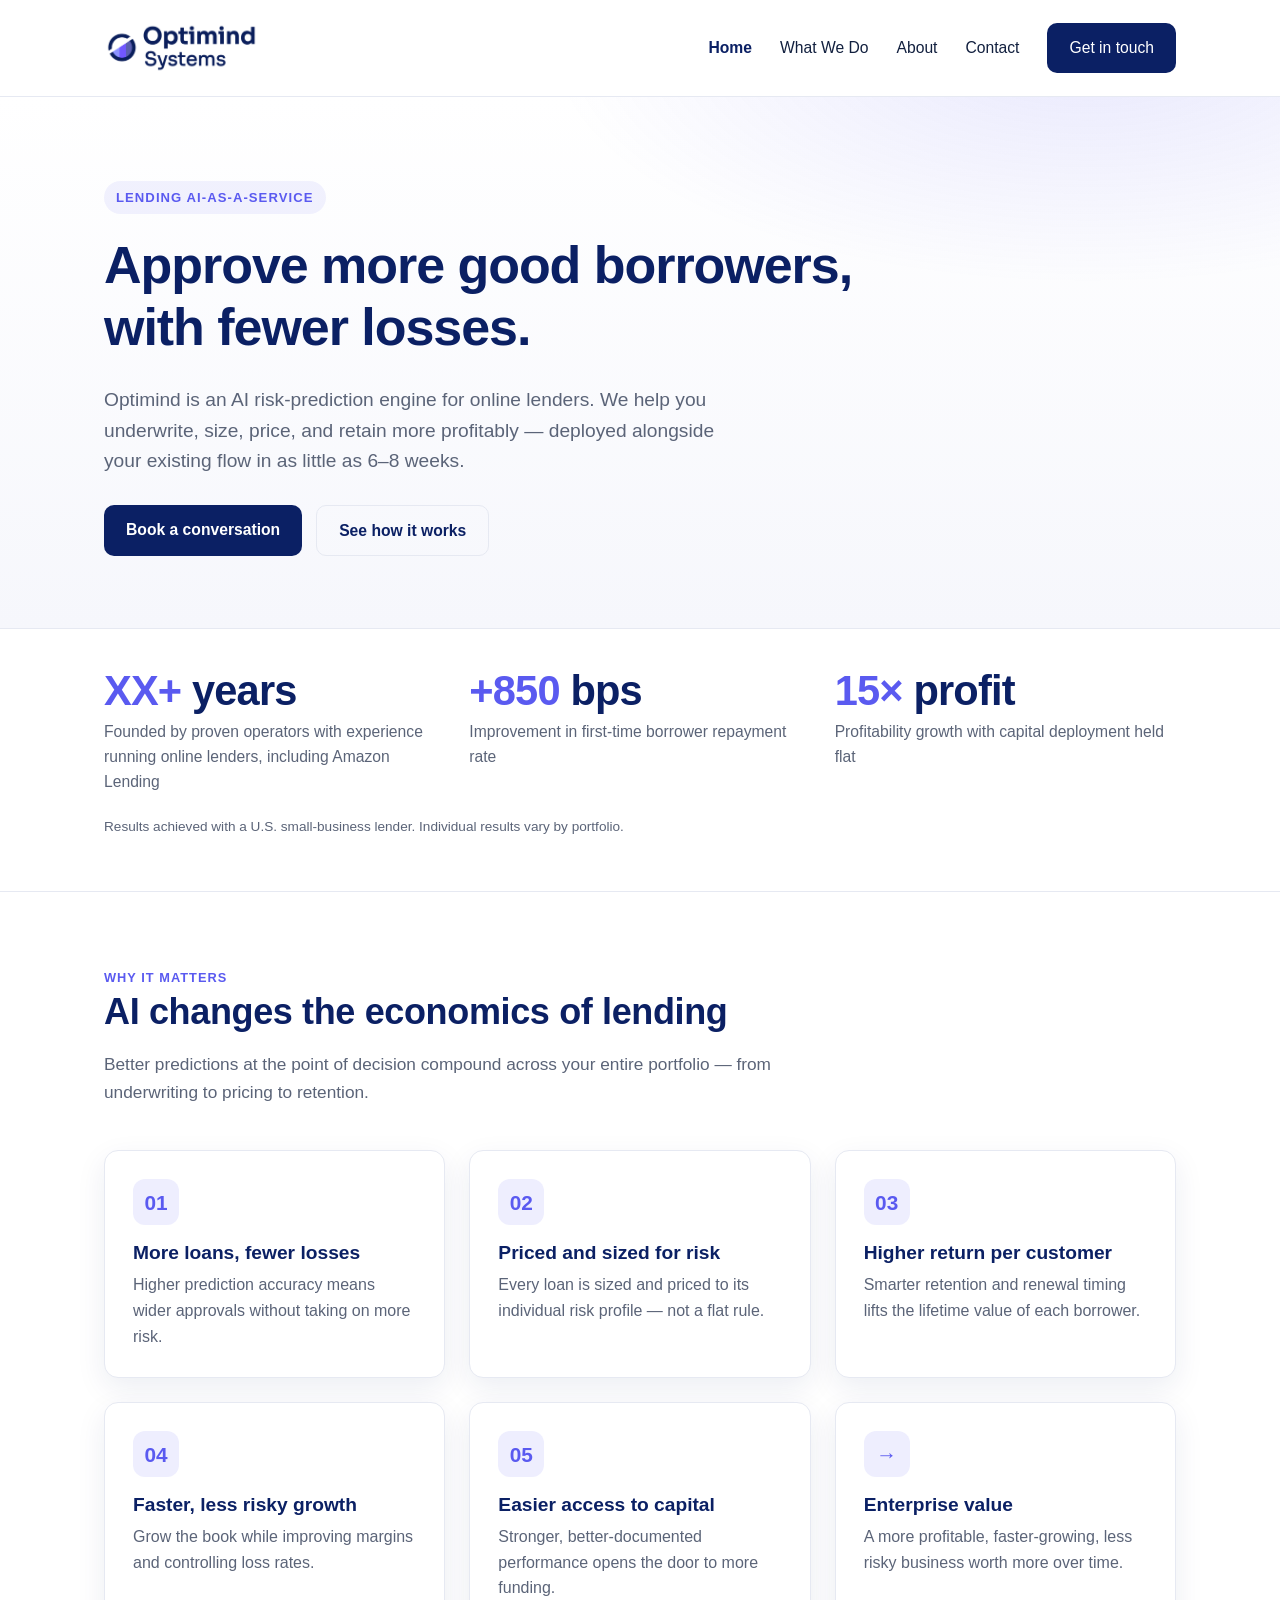
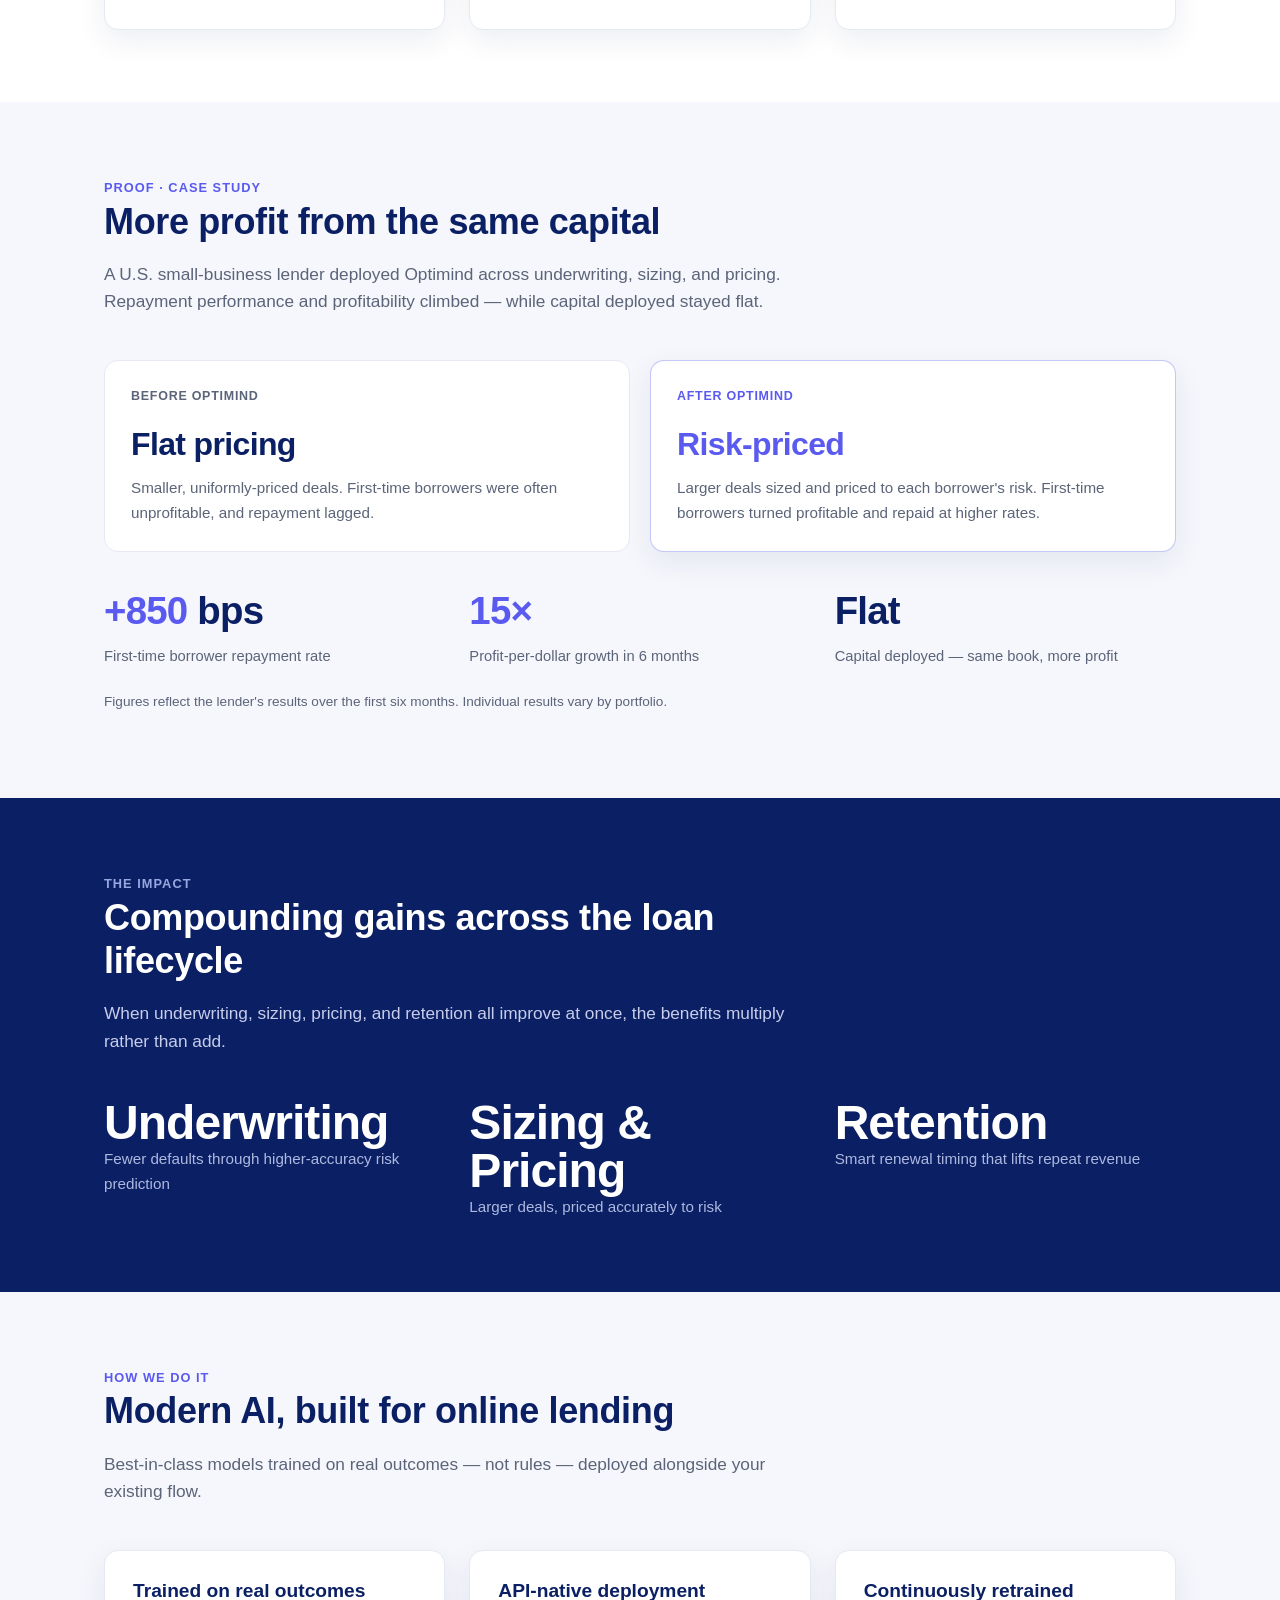
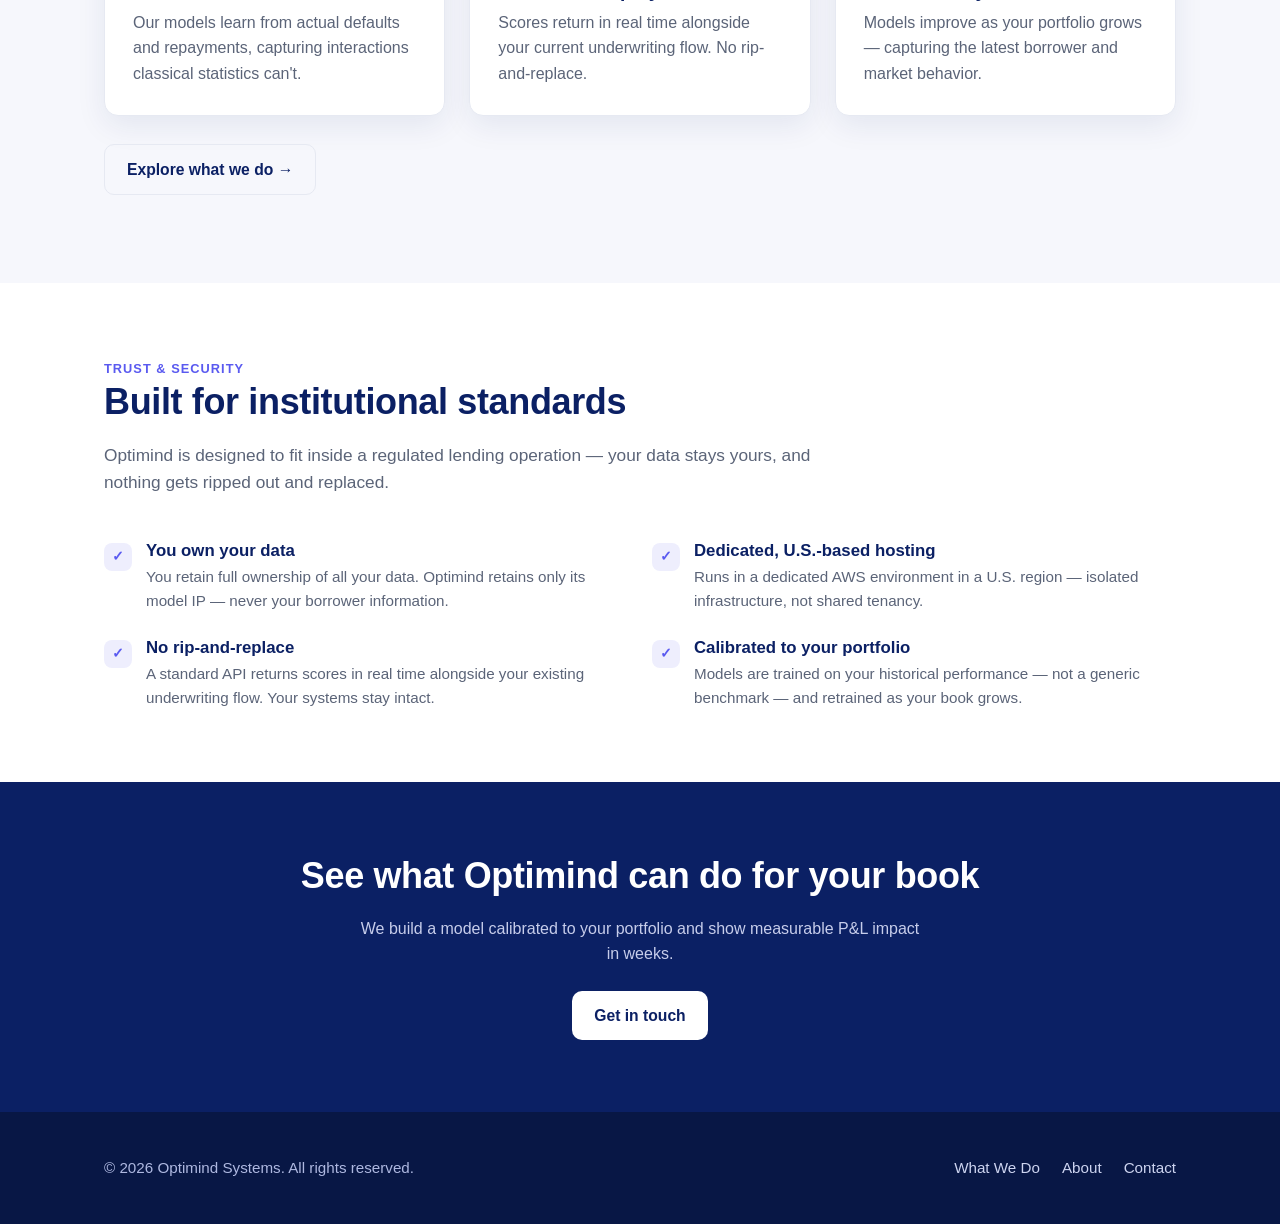
==== index.html @ cde962f9 "Add files via upload" ====
<!DOCTYPE html>
<html lang="en">
<head>
  <meta charset="UTF-8" />
  <meta name="viewport" content="width=device-width, initial-scale=1.0" />
  <title>Optimind Systems — Lending AI-as-a-Service</title>
  <meta name="description" content="Optimind Systems is AI-as-a-service for online lenders. AI risk prediction that approves more good borrowers, cuts losses, and lifts return per customer." />
  <link rel="icon" type="image/png" href="assets/logo.png" />
  <link rel="stylesheet" href="styles.css" />
</head>
<body>
  <header class="site-header">
    <div class="container nav">
      <a class="brand" href="index.html"><img src="assets/logo-wide.png" alt="Optimind Systems" /></a>
      <nav class="nav-links">
        <a href="index.html" class="active">Home</a>
        <a href="services.html">What We Do</a>
        <a href="about.html">About</a>
        <a href="contact.html">Contact</a>
        <a href="contact.html" class="btn btn-primary">Get in touch</a>
      </nav>
    </div>
  </header>

  <main>
    <!-- Hero -->
    <section class="hero">
      <div class="container">
        <span class="eyebrow">Lending AI-as-a-Service</span>
        <h1>Approve more good borrowers,<br />with fewer losses.</h1>
        <p class="lead">Optimind is an AI risk-prediction engine for online lenders. We help you underwrite, size, price, and retain more profitably — deployed alongside your existing flow in as little as 6–8 weeks.</p>
        <div class="hero-cta">
          <a href="contact.html" class="btn btn-primary">Book a conversation</a>
          <a href="services.html" class="btn btn-ghost">See how it works</a>
        </div>
      </div>
    </section>

    <!-- Proof band -->
    <section class="proof-band">
      <div class="container">
        <div class="proof-grid">
          <div class="proof">
            <div class="num"><span class="accent">XX+</span> years</div>
            <div class="label">Founded by proven operators with experience running online lenders, including Amazon Lending</div>
          </div>
          <div class="proof">
            <div class="num"><span class="accent">+850</span> bps</div>
            <div class="label">Improvement in first-time borrower repayment rate</div>
          </div>
          <div class="proof">
            <div class="num"><span class="accent">15×</span> profit</div>
            <div class="label">Profitability growth with capital deployment held flat</div>
          </div>
        </div>
        <p class="proof-note">Results achieved with a U.S. small-business lender. Individual results vary by portfolio.</p>
      </div>
    </section>

    <!-- Value props -->
    <section>
      <div class="container">
        <div class="section-head">
          <span class="eyebrow">Why it matters</span>
          <h2>AI changes the economics of lending</h2>
          <p>Better predictions at the point of decision compound across your entire portfolio — from underwriting to pricing to retention.</p>
        </div>
        <div class="grid grid-3">
          <div class="card">
            <div class="icon">01</div>
            <h3>More loans, fewer losses</h3>
            <p>Higher prediction accuracy means wider approvals without taking on more risk.</p>
          </div>
          <div class="card">
            <div class="icon">02</div>
            <h3>Priced and sized for risk</h3>
            <p>Every loan is sized and priced to its individual risk profile — not a flat rule.</p>
          </div>
          <div class="card">
            <div class="icon">03</div>
            <h3>Higher return per customer</h3>
            <p>Smarter retention and renewal timing lifts the lifetime value of each borrower.</p>
          </div>
          <div class="card">
            <div class="icon">04</div>
            <h3>Faster, less risky growth</h3>
            <p>Grow the book while improving margins and controlling loss rates.</p>
          </div>
          <div class="card">
            <div class="icon">05</div>
            <h3>Easier access to capital</h3>
            <p>Stronger, better-documented performance opens the door to more funding.</p>
          </div>
          <div class="card">
            <div class="icon">→</div>
            <h3>Enterprise value</h3>
            <p>A more profitable, faster-growing, less risky business worth more over time.</p>
          </div>
        </div>
      </div>
    </section>

    <!-- Case study -->
    <section class="section-soft">
      <div class="container">
        <div class="section-head">
          <span class="eyebrow">Proof · Case study</span>
          <h2>More profit from the same capital</h2>
          <p>A U.S. small-business lender deployed Optimind across underwriting, sizing, and pricing. Repayment performance and profitability climbed — while capital deployed stayed flat.</p>
        </div>
        <div class="compare">
          <div class="col before">
            <div class="tag">Before Optimind</div>
            <div class="big">Flat pricing</div>
            <p class="desc">Smaller, uniformly-priced deals. First-time borrowers were often unprofitable, and repayment lagged.</p>
          </div>
          <div class="col after">
            <div class="tag">After Optimind</div>
            <div class="big">Risk-priced</div>
            <p class="desc">Larger deals sized and priced to each borrower's risk. First-time borrowers turned profitable and repaid at higher rates.</p>
          </div>
        </div>
        <div class="case-metrics">
          <div class="case-metric">
            <div class="m-num"><span class="accent">+850</span> bps</div>
            <div class="m-label">First-time borrower repayment rate</div>
          </div>
          <div class="case-metric">
            <div class="m-num"><span class="accent">15×</span></div>
            <div class="m-label">Profit-per-dollar growth in 6 months</div>
          </div>
          <div class="case-metric">
            <div class="m-num">Flat</div>
            <div class="m-label">Capital deployed — same book, more profit</div>
          </div>
        </div>
        <p class="proof-note">Figures reflect the lender's results over the first six months. Individual results vary by portfolio.</p>
      </div>
    </section>

    <!-- Impact stats -->
    <section class="section-navy">
      <div class="container">
        <div class="section-head">
          <span class="eyebrow" style="color:#9aa6e0;">The impact</span>
          <h2>Compounding gains across the loan lifecycle</h2>
          <p style="color:#c7cdeb;">When underwriting, sizing, pricing, and retention all improve at once, the benefits multiply rather than add.</p>
        </div>
        <div class="stats">
          <div class="stat">
            <div class="num">Underwriting</div>
            <div class="label">Fewer defaults through higher-accuracy risk prediction</div>
          </div>
          <div class="stat">
            <div class="num">Sizing &amp; Pricing</div>
            <div class="label">Larger deals, priced accurately to risk</div>
          </div>
          <div class="stat">
            <div class="num">Retention</div>
            <div class="label">Smart renewal timing that lifts repeat revenue</div>
          </div>
        </div>
      </div>
    </section>

    <!-- How -->
    <section class="section-soft">
      <div class="container">
        <div class="section-head">
          <span class="eyebrow">How we do it</span>
          <h2>Modern AI, built for online lending</h2>
          <p>Best-in-class models trained on real outcomes — not rules — deployed alongside your existing flow.</p>
        </div>
        <div class="grid grid-3">
          <div class="card">
            <h3>Trained on real outcomes</h3>
            <p>Our models learn from actual defaults and repayments, capturing interactions classical statistics can't.</p>
          </div>
          <div class="card">
            <h3>API-native deployment</h3>
            <p>Scores return in real time alongside your current underwriting flow. No rip-and-replace.</p>
          </div>
          <div class="card">
            <h3>Continuously retrained</h3>
            <p>Models improve as your portfolio grows — capturing the latest borrower and market behavior.</p>
          </div>
        </div>
        <p style="margin-top:28px;"><a href="services.html" class="btn btn-ghost">Explore what we do →</a></p>
      </div>
    </section>

    <!-- Trust & Security -->
    <section>
      <div class="container">
        <div class="section-head">
          <span class="eyebrow">Trust &amp; security</span>
          <h2>Built for institutional standards</h2>
          <p>Optimind is designed to fit inside a regulated lending operation — your data stays yours, and nothing gets ripped out and replaced.</p>
        </div>
        <div class="grid grid-2">
          <div class="trust-item">
            <div class="check">✓</div>
            <div>
              <h3>You own your data</h3>
              <p>You retain full ownership of all your data. Optimind retains only its model IP — never your borrower information.</p>
            </div>
          </div>
          <div class="trust-item">
            <div class="check">✓</div>
            <div>
              <h3>Dedicated, U.S.-based hosting</h3>
              <p>Runs in a dedicated AWS environment in a U.S. region — isolated infrastructure, not shared tenancy.</p>
            </div>
          </div>
          <div class="trust-item">
            <div class="check">✓</div>
            <div>
              <h3>No rip-and-replace</h3>
              <p>A standard API returns scores in real time alongside your existing underwriting flow. Your systems stay intact.</p>
            </div>
          </div>
          <div class="trust-item">
            <div class="check">✓</div>
            <div>
              <h3>Calibrated to your portfolio</h3>
              <p>Models are trained on your historical performance — not a generic benchmark — and retrained as your book grows.</p>
            </div>
          </div>
        </div>
      </div>
    </section>

    <!-- CTA -->
    <section class="section-navy cta-band">
      <div class="container">
        <h2>See what Optimind can do for your book</h2>
        <p>We build a model calibrated to your portfolio and show measurable P&amp;L impact in weeks.</p>
        <a href="contact.html" class="btn btn-primary" style="background:#fff;color:var(--navy);">Get in touch</a>
      </div>
    </section>
  </main>

  <footer class="site-footer">
    <div class="container footer-row">
      <div>© 2026 Optimind Systems. All rights reserved.</div>
      <div class="footer-links">
        <a href="services.html">What We Do</a>
        <a href="about.html">About</a>
        <a href="contact.html">Contact</a>
      </div>
    </div>
  </footer>
</body>
</html>
---- styles.css ----
/* Optimind Systems — shared styles */
:root {
  --navy: #0b2064;
  --navy-deep: #081745;
  --accent: #5a5af0;
  --accent-2: #7c7cf7;
  --ink: #12203f;
  --muted: #5b6478;
  --line: #e6e9f2;
  --bg: #ffffff;
  --bg-soft: #f6f7fc;
  --radius: 14px;
  --shadow: 0 10px 30px rgba(11, 32, 100, 0.08);
  --maxw: 1120px;
}

* { box-sizing: border-box; }

html { scroll-behavior: smooth; }

body {
  margin: 0;
  font-family: -apple-system, BlinkMacSystemFont, "Segoe UI", Roboto, Helvetica, Arial, sans-serif;
  color: var(--ink);
  background: var(--bg);
  line-height: 1.6;
  -webkit-font-smoothing: antialiased;
}

.container {
  width: 100%;
  max-width: var(--maxw);
  margin: 0 auto;
  padding: 0 24px;
}

a { color: var(--accent); text-decoration: none; }
a:hover { text-decoration: underline; }

h1, h2, h3 { color: var(--navy); line-height: 1.2; margin: 0 0 0.5em; }
h1 { font-size: clamp(2rem, 5vw, 3.25rem); letter-spacing: -0.02em; }
h2 { font-size: clamp(1.6rem, 3.5vw, 2.25rem); letter-spacing: -0.01em; }
h3 { font-size: 1.2rem; }
p { margin: 0 0 1em; }

/* ---------- Header ---------- */
.site-header {
  position: sticky;
  top: 0;
  z-index: 50;
  background: rgba(255, 255, 255, 0.9);
  backdrop-filter: saturate(180%) blur(10px);
  border-bottom: 1px solid var(--line);
}
.nav {
  display: flex;
  align-items: center;
  justify-content: space-between;
  height: 96px;
}
.nav .brand img { height: 52px; display: block; }
.nav-links { display: flex; gap: 28px; align-items: center; }
.nav-links a {
  color: var(--ink);
  font-weight: 500;
  font-size: 0.98rem;
}
.nav-links a:hover { color: var(--accent); text-decoration: none; }
.nav-links a.active { color: var(--navy); font-weight: 600; }
.nav-links a.btn-primary { color: #fff; }
.nav-links a.btn-primary:hover { color: #fff; text-decoration: none; }

.btn {
  display: inline-block;
  padding: 12px 22px;
  border-radius: 10px;
  font-weight: 600;
  font-size: 0.98rem;
  transition: transform 0.06s ease, box-shadow 0.2s ease, background 0.2s ease;
}
.btn-primary {
  background: var(--navy);
  color: #fff;
}
.btn-primary:hover { background: var(--navy-deep); text-decoration: none; box-shadow: var(--shadow); }
.btn-ghost {
  background: transparent;
  color: var(--navy);
  border: 1px solid var(--line);
}
.btn-ghost:hover { border-color: var(--accent); color: var(--accent); text-decoration: none; }

.nav-toggle { display: none; }

/* ---------- Hero ---------- */
.hero {
  background:
    radial-gradient(900px 400px at 85% -10%, rgba(90, 90, 240, 0.14), transparent 60%),
    linear-gradient(180deg, #fff 0%, var(--bg-soft) 100%);
  padding: 84px 0 72px;
}
.hero .eyebrow {
  display: inline-block;
  font-size: 0.82rem;
  font-weight: 700;
  letter-spacing: 0.08em;
  text-transform: uppercase;
  color: var(--accent);
  background: rgba(90, 90, 240, 0.08);
  padding: 6px 12px;
  border-radius: 999px;
  margin-bottom: 20px;
}
.hero p.lead {
  font-size: 1.2rem;
  color: var(--muted);
  max-width: 640px;
}
.hero-cta { display: flex; gap: 14px; flex-wrap: wrap; margin-top: 28px; }

/* ---------- Sections ---------- */
section { padding: 72px 0; }
.section-soft { background: var(--bg-soft); }
.section-navy { background: var(--navy); color: #dfe4f5; }
.section-navy h2, .section-navy h3 { color: #fff; }

.section-head { max-width: 720px; margin-bottom: 44px; }
.section-head .eyebrow {
  font-size: 0.8rem; font-weight: 700; letter-spacing: 0.08em;
  text-transform: uppercase; color: var(--accent);
}
.section-head p { color: var(--muted); font-size: 1.08rem; }

/* ---------- Grid + cards ---------- */
.grid { display: grid; gap: 24px; }
.grid-2 { grid-template-columns: repeat(2, 1fr); }
.grid-3 { grid-template-columns: repeat(3, 1fr); }
.grid-4 { grid-template-columns: repeat(4, 1fr); }

.card {
  background: #fff;
  border: 1px solid var(--line);
  border-radius: var(--radius);
  padding: 28px;
  box-shadow: var(--shadow);
}
.card h3 { margin-bottom: 8px; }
.card p { color: var(--muted); margin: 0; }

.icon {
  width: 46px; height: 46px;
  border-radius: 12px;
  display: grid; place-items: center;
  background: rgba(90, 90, 240, 0.1);
  color: var(--accent);
  font-size: 1.3rem; font-weight: 700;
  margin-bottom: 16px;
}

/* stat callouts */
.stats { display: grid; grid-template-columns: repeat(3, 1fr); gap: 24px; }
.stat .num {
  font-size: clamp(2.2rem, 5vw, 3rem);
  font-weight: 800;
  color: #fff;
  letter-spacing: -0.02em;
  line-height: 1;
}
.section-navy .stat .label { color: #aeb8e0; font-size: 0.95rem; }

/* team */
.team { display: grid; grid-template-columns: repeat(2, 1fr); gap: 24px; }
.member { background:#fff; border:1px solid var(--line); border-radius: var(--radius); padding: 24px; box-shadow: var(--shadow); }
.member .name { font-weight: 700; color: var(--navy); font-size: 1.15rem; }
.member .role { color: var(--accent); font-weight: 600; font-size: 0.92rem; margin-bottom: 10px; }
.member ul { margin: 0; padding-left: 18px; color: var(--muted); font-size: 0.95rem; }
.member ul li { margin-bottom: 4px; }

/* steps */
.steps { display: grid; grid-template-columns: repeat(3, 1fr); gap: 24px; counter-reset: step; }
.step { position: relative; padding-top: 8px; }
.step .n {
  width: 40px; height: 40px; border-radius: 50%;
  background: var(--navy); color: #fff; font-weight: 700;
  display: grid; place-items: center; margin-bottom: 14px;
}

/* CTA band */
.cta-band { text-align: center; }
.cta-band h2 { color: #fff; }
.cta-band p { color: #c7cdeb; max-width: 560px; margin: 0 auto 24px; }

/* ---------- Footer ---------- */
.site-footer {
  background: var(--navy-deep);
  color: #aeb8e0;
  padding: 44px 0;
  font-size: 0.95rem;
}
.footer-row { display: flex; justify-content: space-between; align-items: center; gap: 20px; flex-wrap: wrap; }
.site-footer a { color: #cdd4f0; }
.footer-links { display: flex; gap: 22px; }

/* utilities */
.center { text-align: center; }
.mt-0 { margin-top: 0; }
.lead-narrow { max-width: 640px; }

/* ---------- Proof / stat band (light) ---------- */
.proof-band { border-top: 1px solid var(--line); border-bottom: 1px solid var(--line); background: #fff; padding: 40px 0; }
.proof-grid { display: grid; grid-template-columns: repeat(3, 1fr); gap: 24px; }
.proof .num {
  font-size: clamp(1.9rem, 4vw, 2.6rem);
  font-weight: 800; color: var(--navy); letter-spacing: -0.02em; line-height: 1.05;
}
.proof .num .accent { color: var(--accent); }
.proof .label { color: var(--muted); font-size: 0.98rem; margin-top: 6px; }
.proof-note { color: var(--muted); font-size: 0.85rem; margin-top: 22px; }
.proof-divider { width: 1px; background: var(--line); }

/* ---------- Before / after comparison ---------- */
.compare { display: grid; grid-template-columns: 1fr 1fr; gap: 20px; }
.compare .col {
  border: 1px solid var(--line); border-radius: var(--radius); padding: 26px; background: #fff;
}
.compare .col.after { border-color: rgba(90,90,240,0.35); box-shadow: var(--shadow); }
.compare .tag {
  font-size: 0.78rem; font-weight: 700; letter-spacing: 0.06em; text-transform: uppercase;
  color: var(--muted); margin-bottom: 12px;
}
.compare .col.after .tag { color: var(--accent); }
.compare .big { font-size: 2rem; font-weight: 800; color: var(--navy); letter-spacing: -0.02em; }
.compare .col.after .big { color: var(--accent); }
.compare .desc { color: var(--muted); font-size: 0.95rem; margin: 6px 0 0; }
.case-metrics { display: grid; grid-template-columns: repeat(3, 1fr); gap: 24px; margin-top: 28px; }
.case-metric .m-num { font-size: clamp(1.8rem, 4vw, 2.4rem); font-weight: 800; color: var(--navy); letter-spacing: -0.02em; }
.case-metric .m-num .accent { color: var(--accent); }
.case-metric .m-label { color: var(--muted); font-size: 0.92rem; margin-top: 4px; }

/* ---------- Trust list ---------- */
.trust-item { display: flex; gap: 14px; align-items: flex-start; }
.trust-item .check {
  flex: 0 0 auto; width: 28px; height: 28px; border-radius: 8px;
  background: rgba(90,90,240,0.1); color: var(--accent);
  display: grid; place-items: center; font-weight: 700; font-size: 0.9rem; margin-top: 2px;
}
.trust-item h3 { font-size: 1.05rem; margin: 0 0 4px; }
.trust-item p { margin: 0; color: var(--muted); font-size: 0.95rem; }

/* ---------- Responsive ---------- */
@media (max-width: 900px) {
  .grid-3, .grid-4, .steps, .stats, .case-metrics { grid-template-columns: repeat(2, 1fr); }
  .team { grid-template-columns: 1fr; }
}
@media (max-width: 640px) {
  .nav-links { display: none; }
  .grid-2, .grid-3, .grid-4, .steps, .stats,
  .proof-grid, .compare, .case-metrics { grid-template-columns: 1fr; }
  section { padding: 52px 0; }
  .hero { padding: 60px 0 48px; }
}
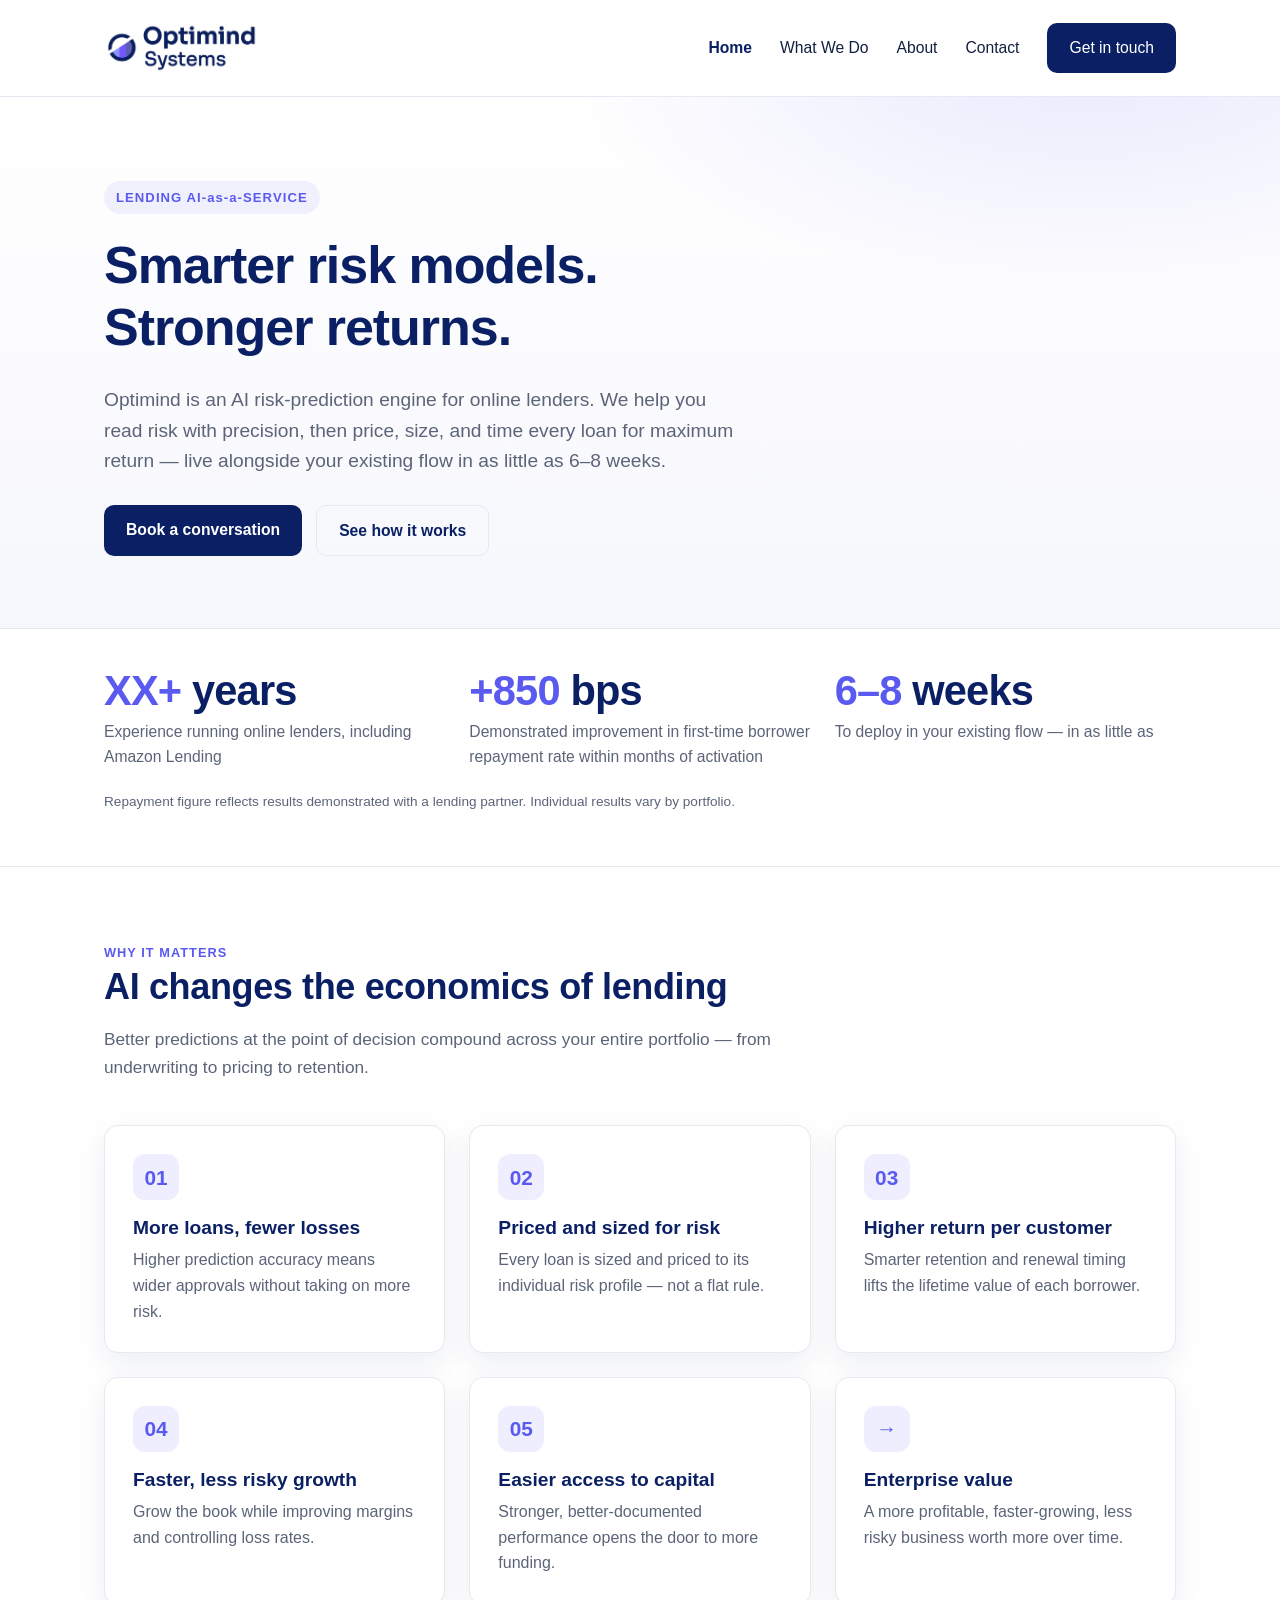
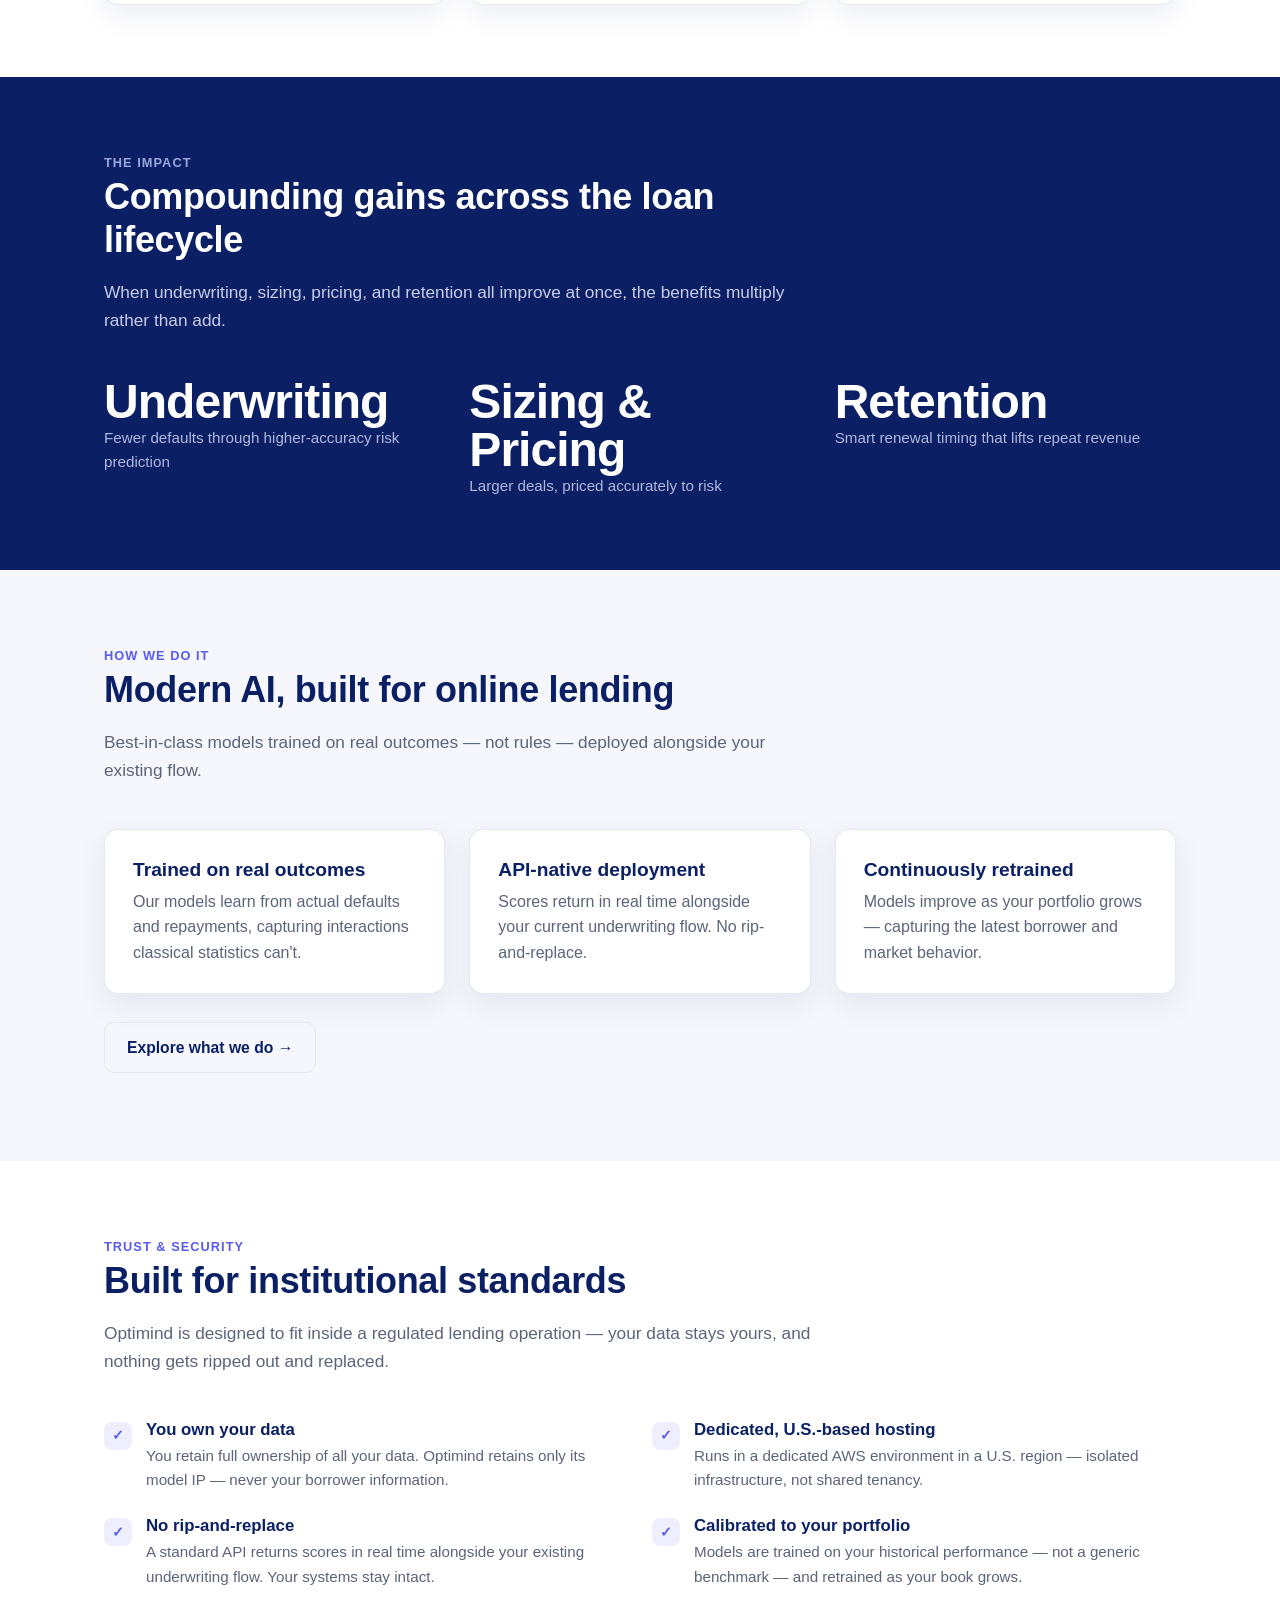
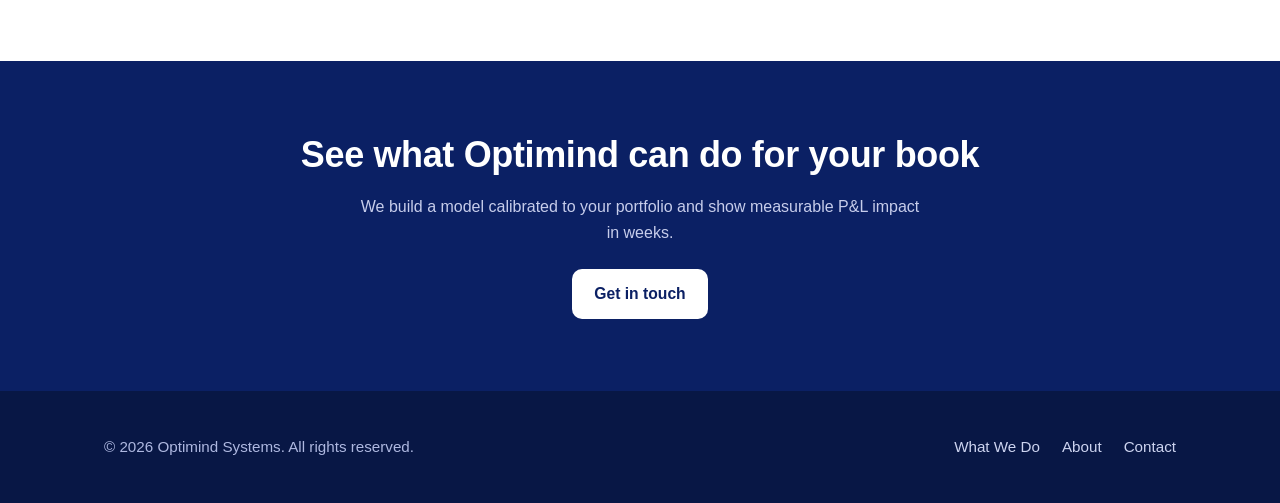
==== commit 3b28f8c0: "Add files via upload" ====
--- a/index.html
+++ b/index.html
@@ -26,9 +26,9 @@
     <!-- Hero -->
     <section class="hero">
       <div class="container">
-        <span class="eyebrow">Lending AI-as-a-Service</span>
-        <h1>Approve more good borrowers,<br />with fewer losses.</h1>
-        <p class="lead">Optimind is an AI risk-prediction engine for online lenders. We help you underwrite, size, price, and retain more profitably — deployed alongside your existing flow in as little as 6–8 weeks.</p>
+        <span class="eyebrow">Lending AI-<span class="lc">as-a</span>-Service</span>
+        <h1>Smarter risk models.<br />Stronger returns.</h1>
+        <p class="lead">Optimind is an AI risk-prediction engine for online lenders. We help you read risk with precision, then price, size, and time every loan for maximum return — live alongside your existing flow in as little as 6–8 weeks.</p>
         <div class="hero-cta">
           <a href="contact.html" class="btn btn-primary">Book a conversation</a>
           <a href="services.html" class="btn btn-ghost">See how it works</a>
@@ -42,18 +42,18 @@
         <div class="proof-grid">
           <div class="proof">
             <div class="num"><span class="accent">XX+</span> years</div>
-            <div class="label">Founded by proven operators with experience running online lenders, including Amazon Lending</div>
+            <div class="label">Experience running online lenders, including Amazon Lending</div>
           </div>
           <div class="proof">
             <div class="num"><span class="accent">+850</span> bps</div>
-            <div class="label">Improvement in first-time borrower repayment rate</div>
+            <div class="label">Demonstrated improvement in first-time borrower repayment rate within months of activation</div>
           </div>
           <div class="proof">
-            <div class="num"><span class="accent">15×</span> profit</div>
-            <div class="label">Profitability growth with capital deployment held flat</div>
-          </div>
-        </div>
-        <p class="proof-note">Results achieved with a U.S. small-business lender. Individual results vary by portfolio.</p>
+            <div class="num"><span class="accent">6–8</span> weeks</div>
+            <div class="label">To deploy in your existing flow — in as little as</div>
+          </div>
+        </div>
+        <p class="proof-note">Repayment figure reflects results demonstrated with a lending partner. Individual results vary by portfolio.</p>
       </div>
     </section>
 
@@ -97,44 +97,6 @@
             <p>A more profitable, faster-growing, less risky business worth more over time.</p>
           </div>
         </div>
-      </div>
-    </section>
-
-    <!-- Case study -->
-    <section class="section-soft">
-      <div class="container">
-        <div class="section-head">
-          <span class="eyebrow">Proof · Case study</span>
-          <h2>More profit from the same capital</h2>
-          <p>A U.S. small-business lender deployed Optimind across underwriting, sizing, and pricing. Repayment performance and profitability climbed — while capital deployed stayed flat.</p>
-        </div>
-        <div class="compare">
-          <div class="col before">
-            <div class="tag">Before Optimind</div>
-            <div class="big">Flat pricing</div>
-            <p class="desc">Smaller, uniformly-priced deals. First-time borrowers were often unprofitable, and repayment lagged.</p>
-          </div>
-          <div class="col after">
-            <div class="tag">After Optimind</div>
-            <div class="big">Risk-priced</div>
-            <p class="desc">Larger deals sized and priced to each borrower's risk. First-time borrowers turned profitable and repaid at higher rates.</p>
-          </div>
-        </div>
-        <div class="case-metrics">
-          <div class="case-metric">
-            <div class="m-num"><span class="accent">+850</span> bps</div>
-            <div class="m-label">First-time borrower repayment rate</div>
-          </div>
-          <div class="case-metric">
-            <div class="m-num"><span class="accent">15×</span></div>
-            <div class="m-label">Profit-per-dollar growth in 6 months</div>
-          </div>
-          <div class="case-metric">
-            <div class="m-num">Flat</div>
-            <div class="m-label">Capital deployed — same book, more profit</div>
-          </div>
-        </div>
-        <p class="proof-note">Figures reflect the lender's results over the first six months. Individual results vary by portfolio.</p>
       </div>
     </section>
 
--- a/styles.css
+++ b/styles.css
@@ -99,6 +99,7 @@
     linear-gradient(180deg, #fff 0%, var(--bg-soft) 100%);
   padding: 84px 0 72px;
 }
+.eyebrow .lc { text-transform: lowercase; }
 .hero .eyebrow {
   display: inline-block;
   font-size: 0.82rem;
@@ -171,8 +172,18 @@
 /* team */
 .team { display: grid; grid-template-columns: repeat(2, 1fr); gap: 24px; }
 .member { background:#fff; border:1px solid var(--line); border-radius: var(--radius); padding: 24px; box-shadow: var(--shadow); }
+.member-head { display: flex; align-items: center; gap: 16px; margin-bottom: 16px; }
+.member-photo {
+  width: 76px; height: 76px; border-radius: 50%; object-fit: cover;
+  flex: 0 0 auto; background: var(--bg-soft); border: 2px solid #fff;
+  box-shadow: 0 2px 10px rgba(11,32,100,0.12);
+}
+.member-photo.placeholder {
+  display: grid; place-items: center; color: var(--accent);
+  background: rgba(90,90,240,0.1); font-weight: 700; font-size: 1.5rem;
+}
 .member .name { font-weight: 700; color: var(--navy); font-size: 1.15rem; }
-.member .role { color: var(--accent); font-weight: 600; font-size: 0.92rem; margin-bottom: 10px; }
+.member .role { color: var(--accent); font-weight: 600; font-size: 0.92rem; }
 .member ul { margin: 0; padding-left: 18px; color: var(--muted); font-size: 0.95rem; }
 .member ul li { margin-bottom: 4px; }
 
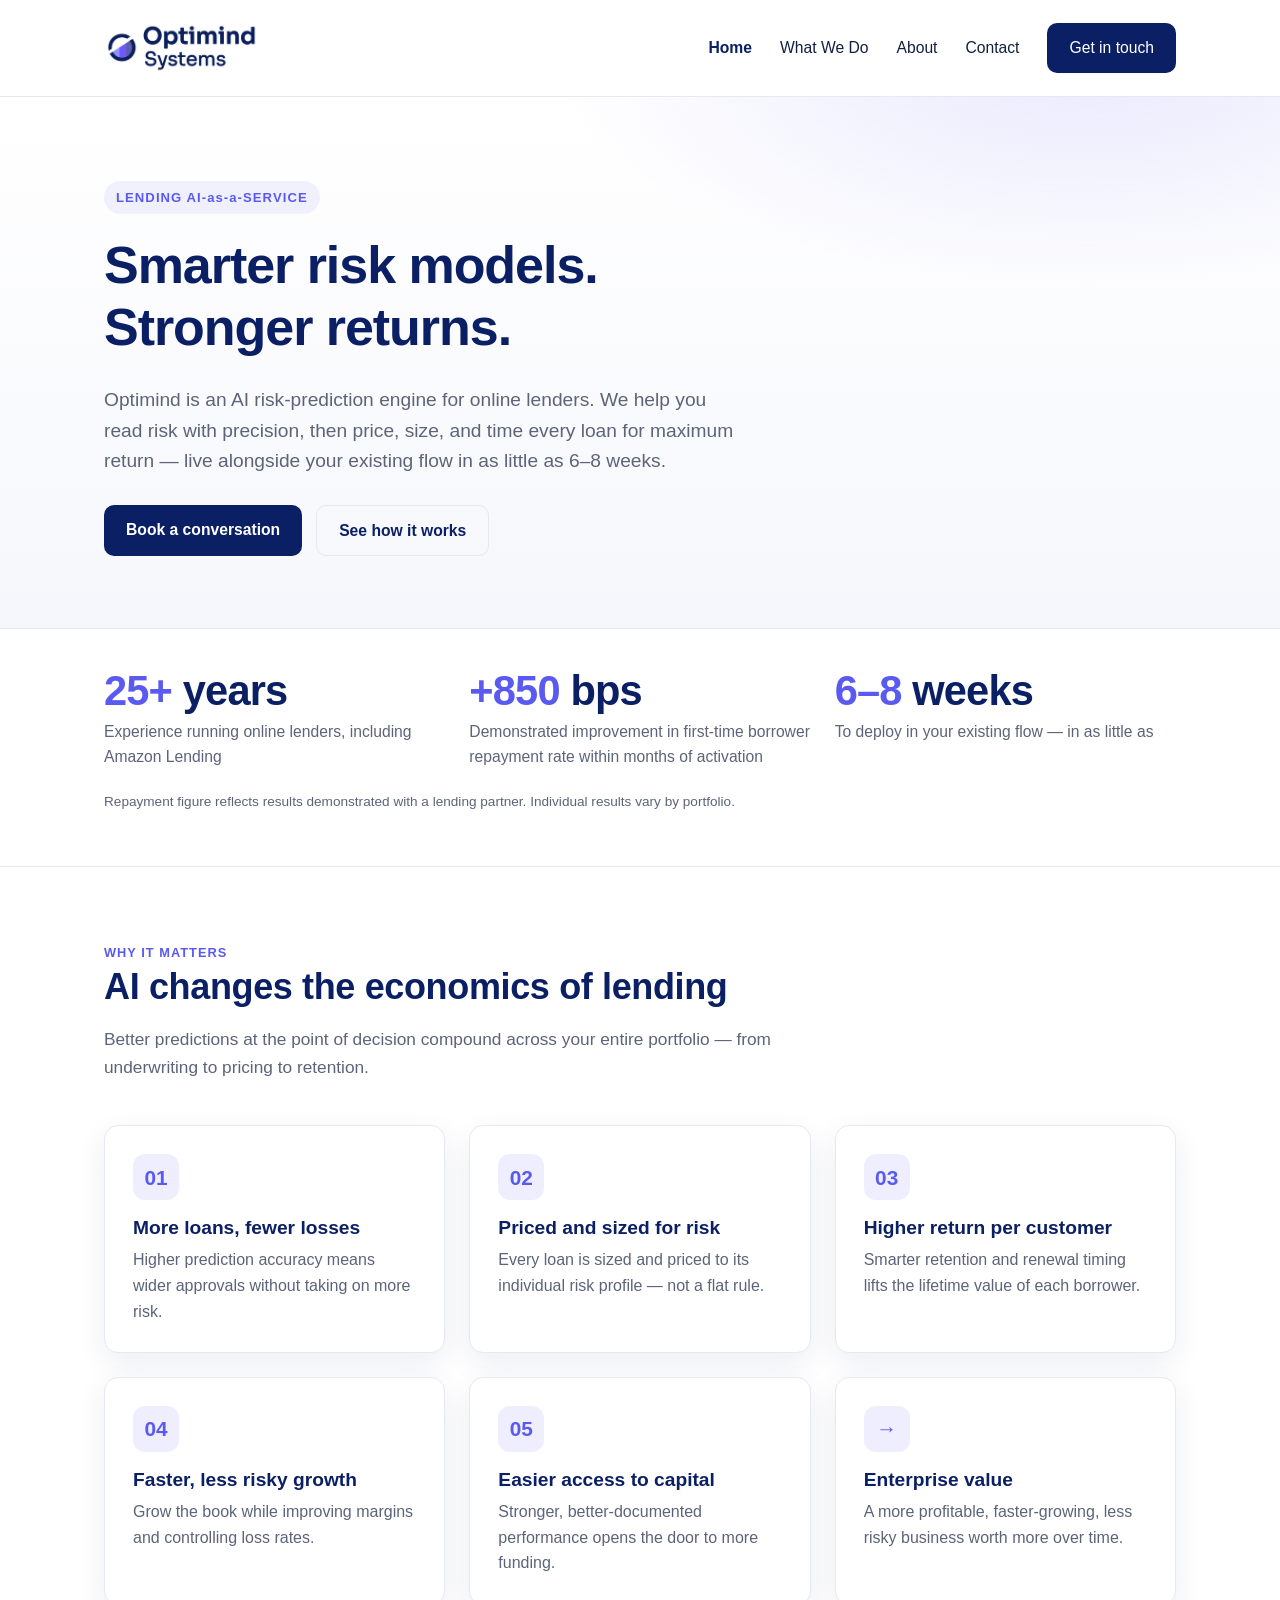
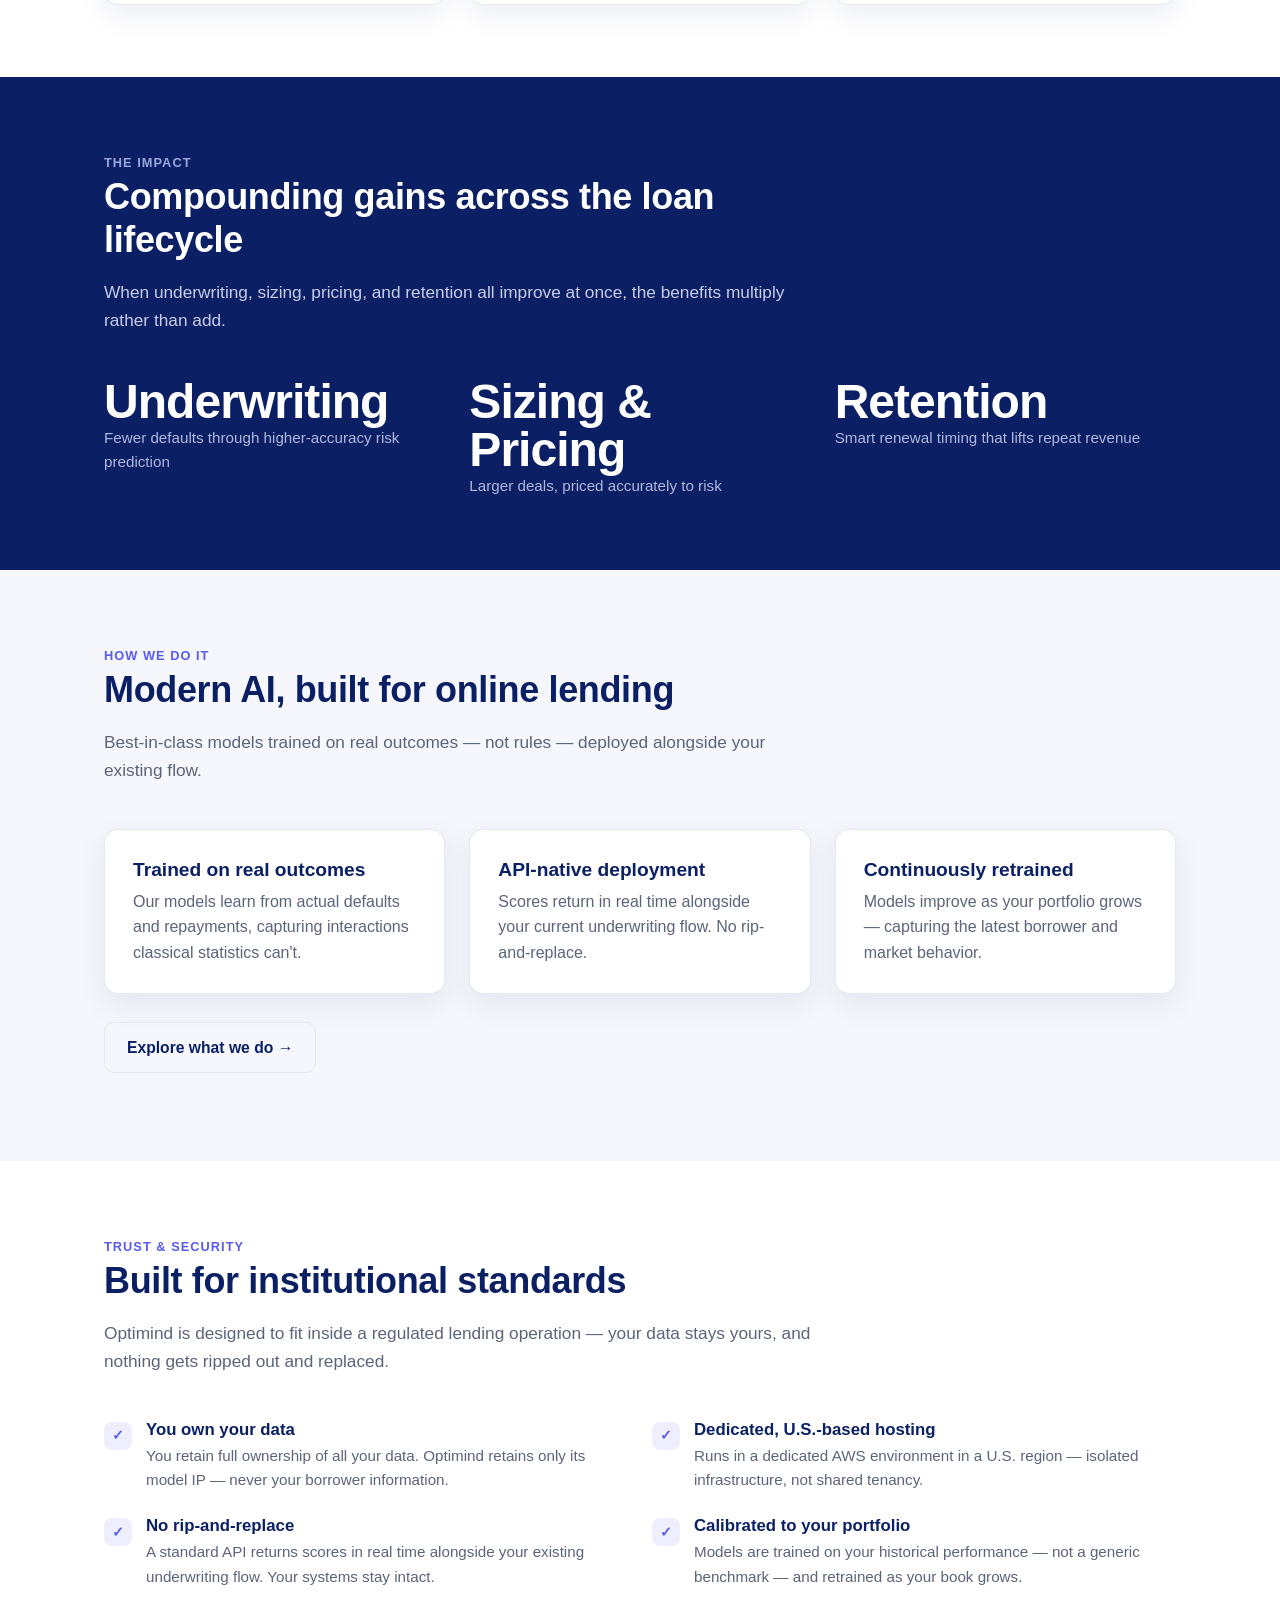
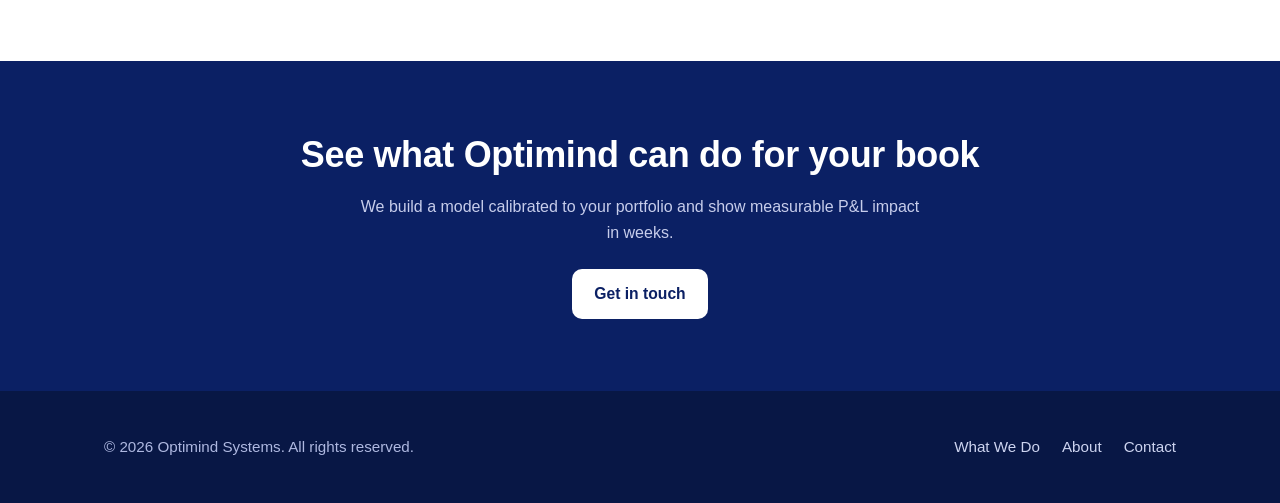
==== commit 3f772656: "Add files via upload updating email and years experience." ====
--- a/index.html
+++ b/index.html
@@ -41,7 +41,7 @@
       <div class="container">
         <div class="proof-grid">
           <div class="proof">
-            <div class="num"><span class="accent">XX+</span> years</div>
+            <div class="num"><span class="accent">25+</span> years</div>
             <div class="label">Experience running online lenders, including Amazon Lending</div>
           </div>
           <div class="proof">
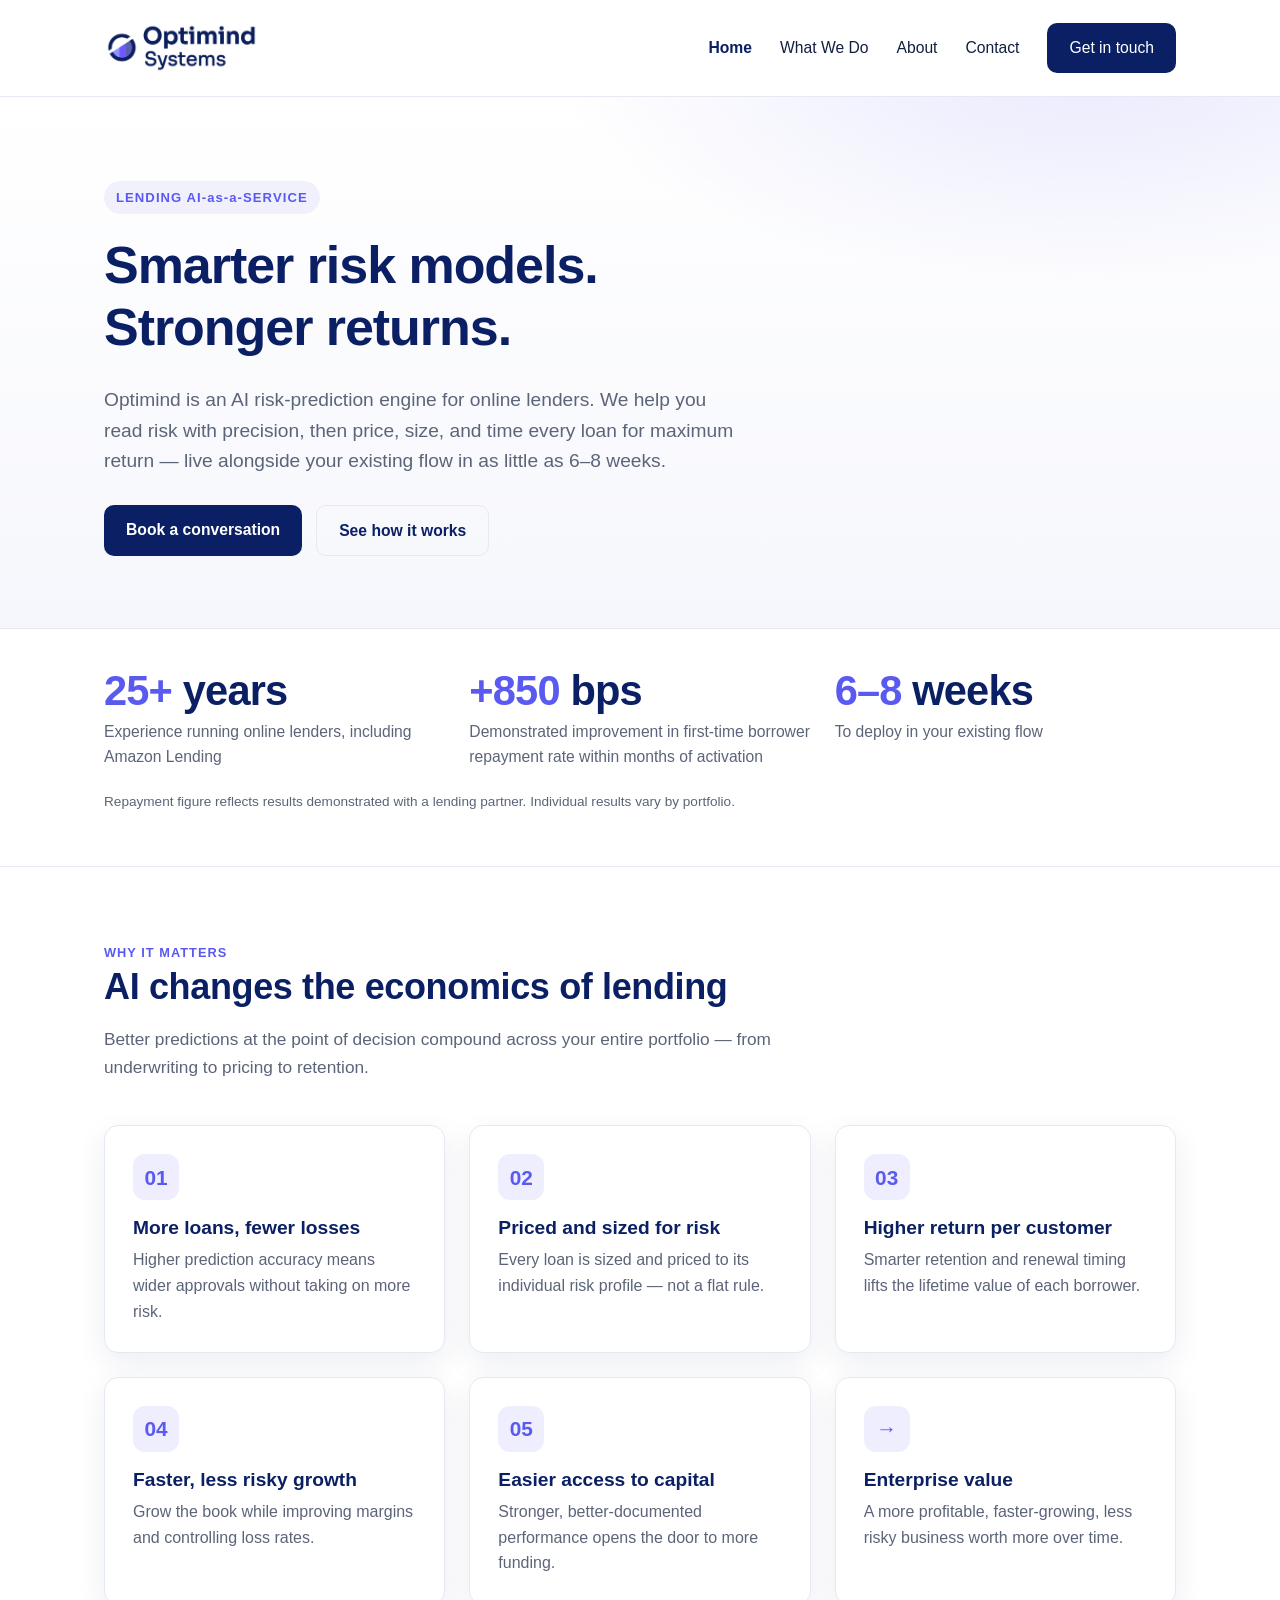
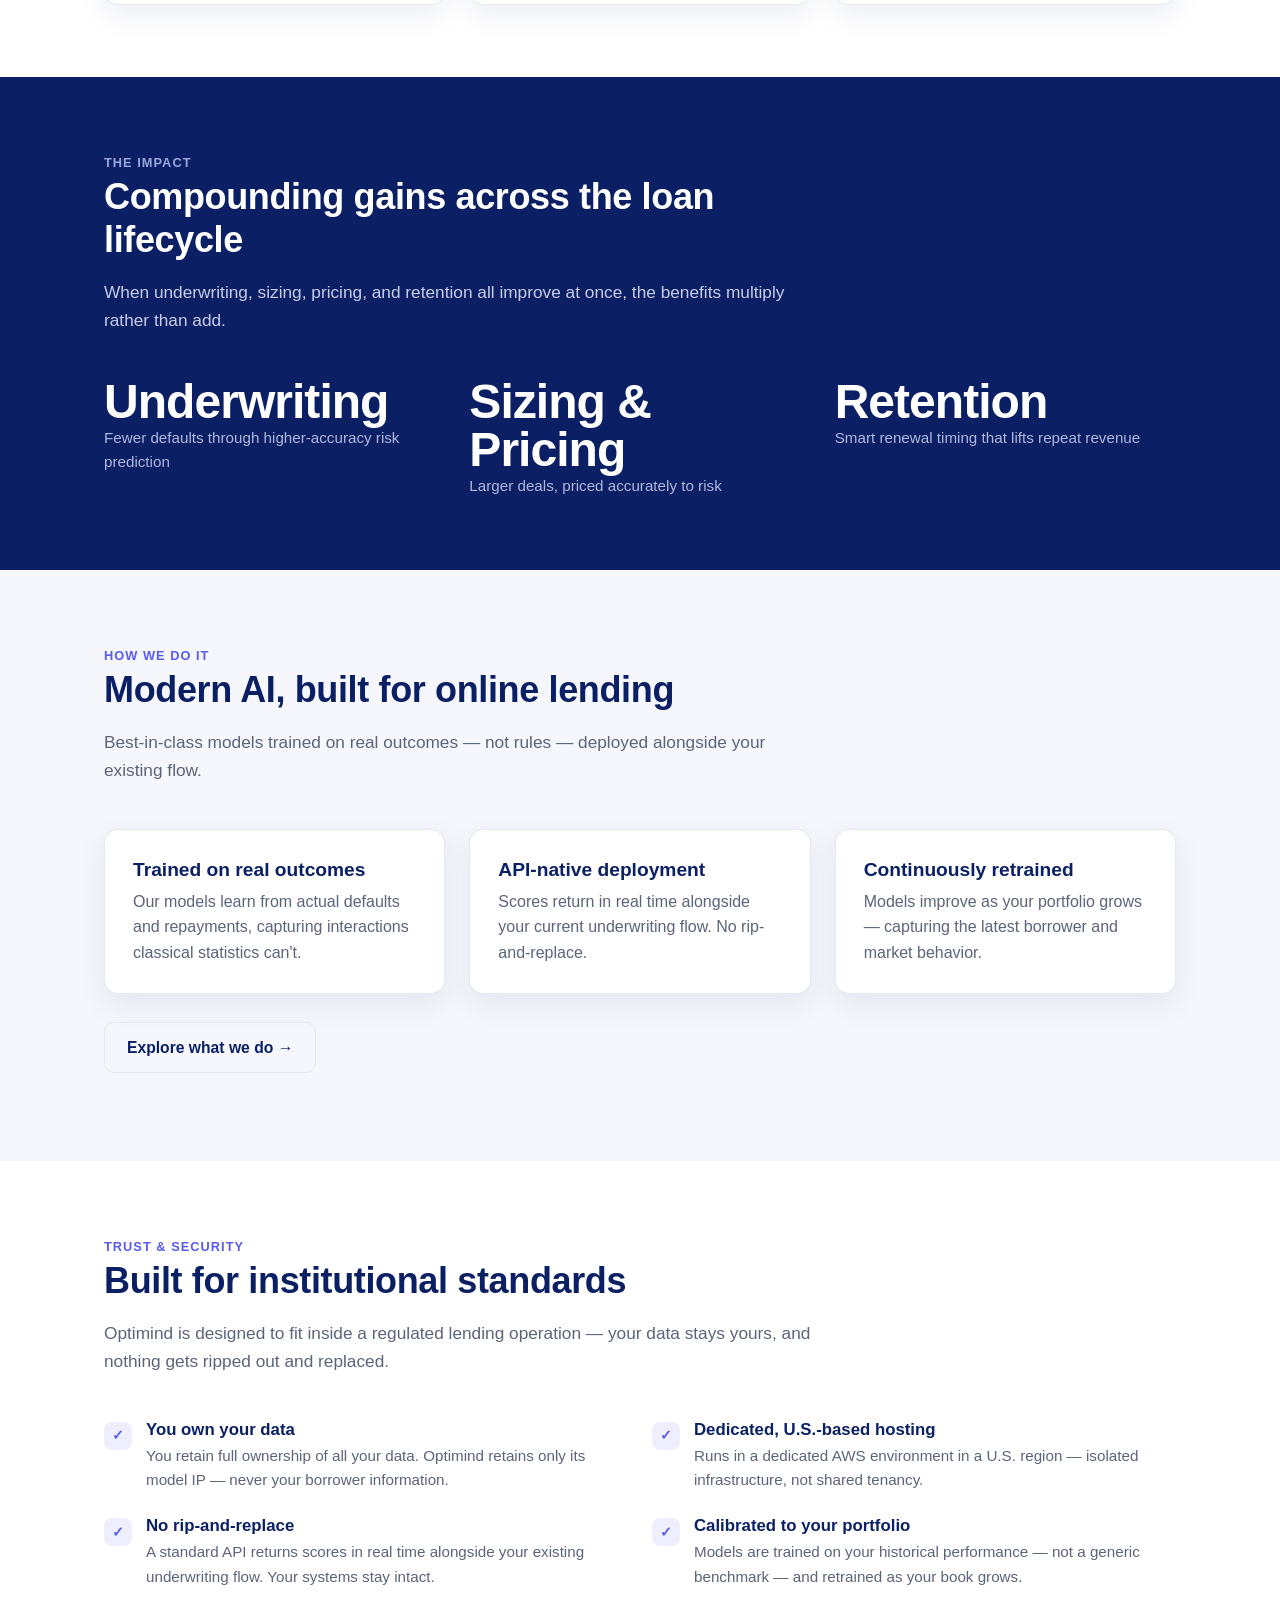
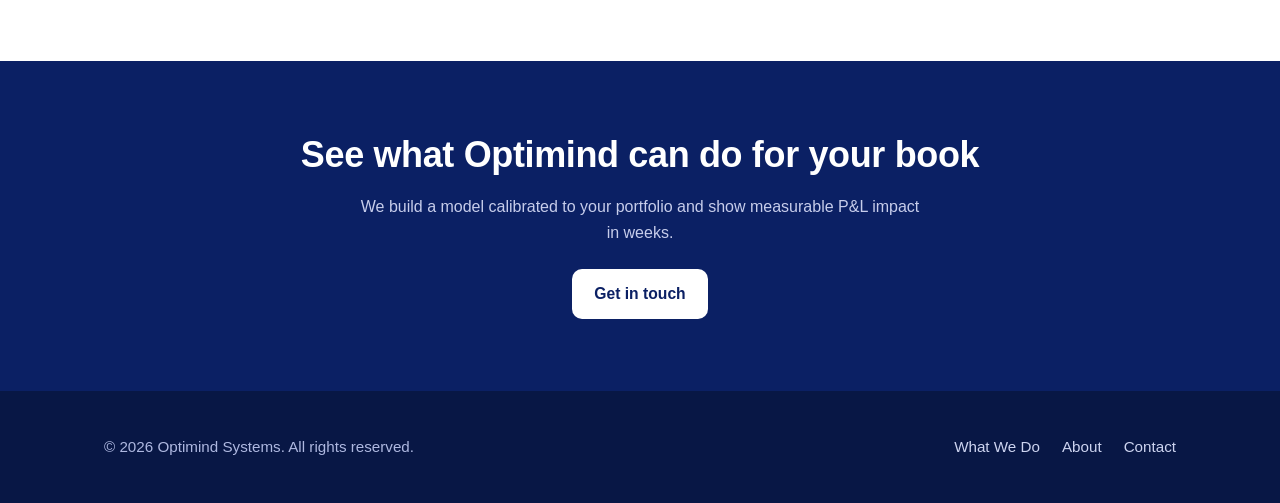
==== commit 4e1e2e30: "fixing typo in 6-8 week timeline removing "in as little as"" ====
--- a/index.html
+++ b/index.html
@@ -50,7 +50,7 @@
           </div>
           <div class="proof">
             <div class="num"><span class="accent">6–8</span> weeks</div>
-            <div class="label">To deploy in your existing flow — in as little as</div>
+            <div class="label">To deploy in your existing flow</div>
           </div>
         </div>
         <p class="proof-note">Repayment figure reflects results demonstrated with a lending partner. Individual results vary by portfolio.</p>
